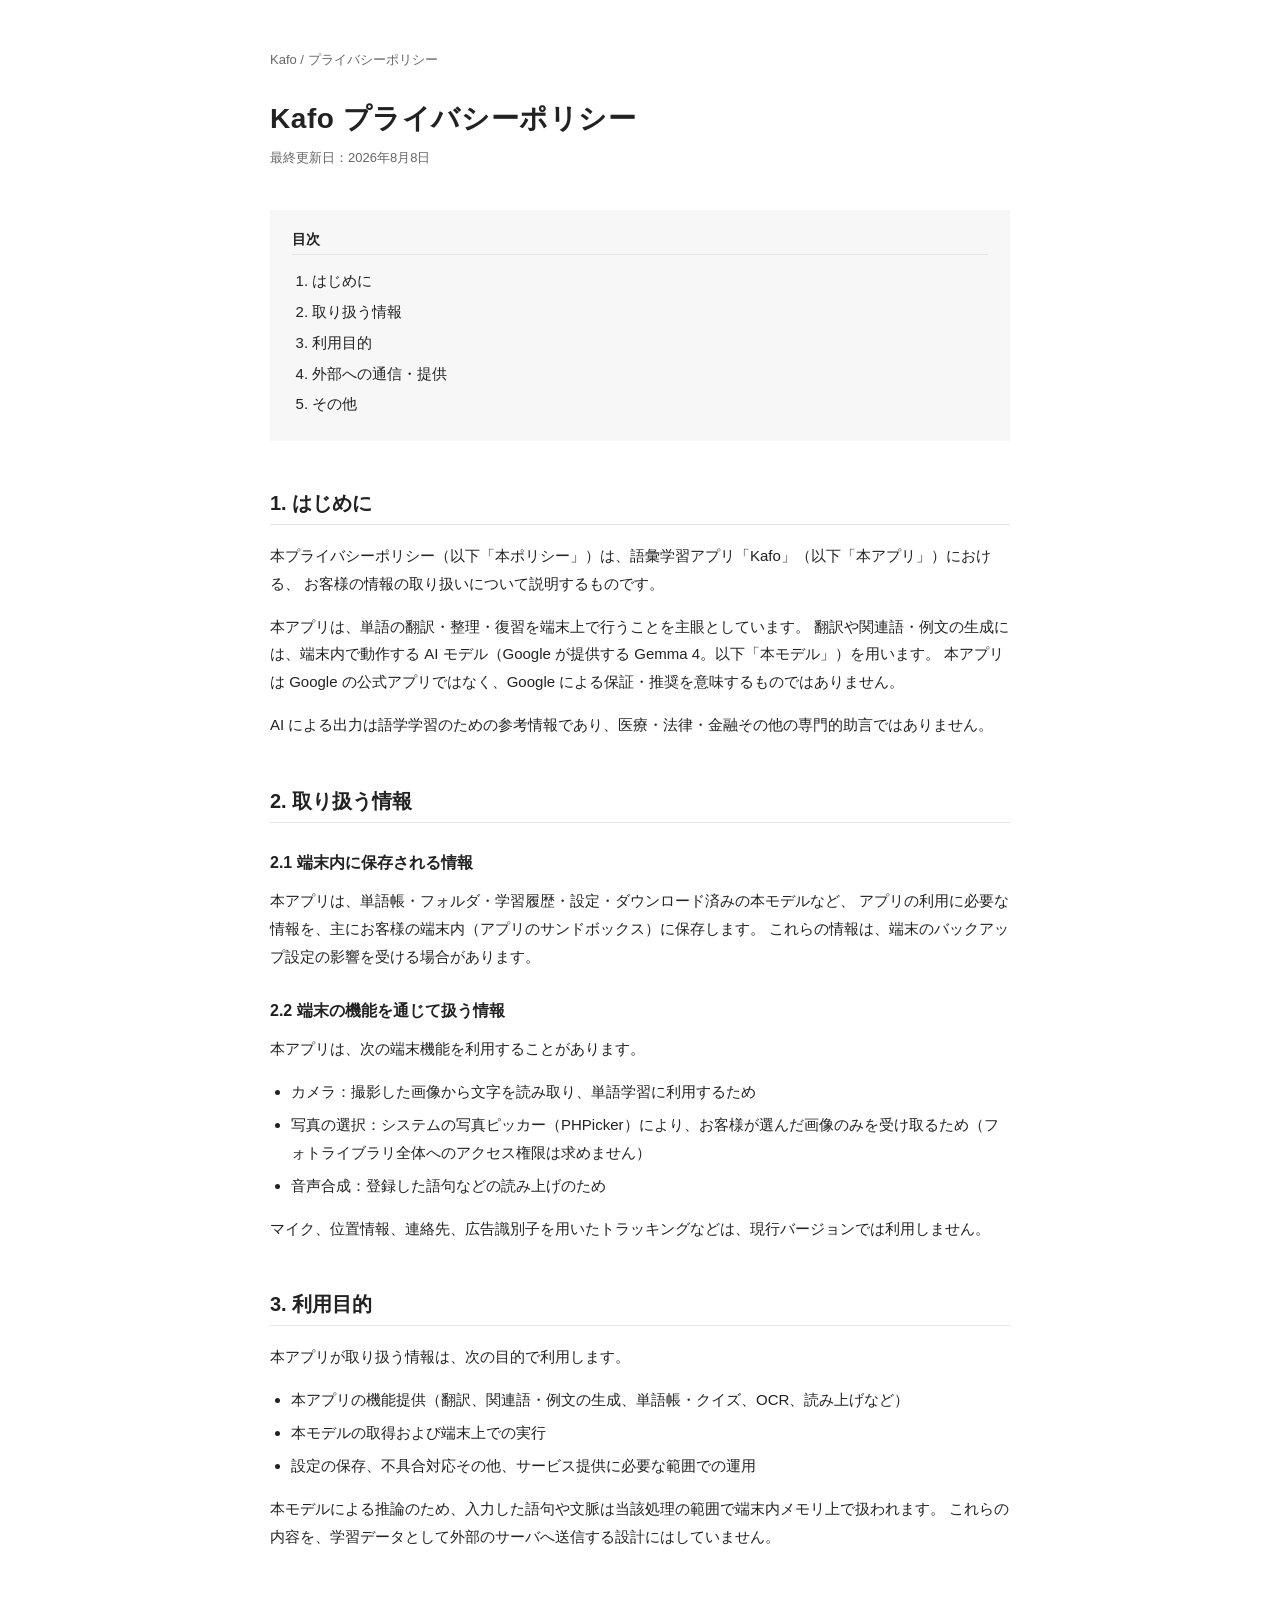
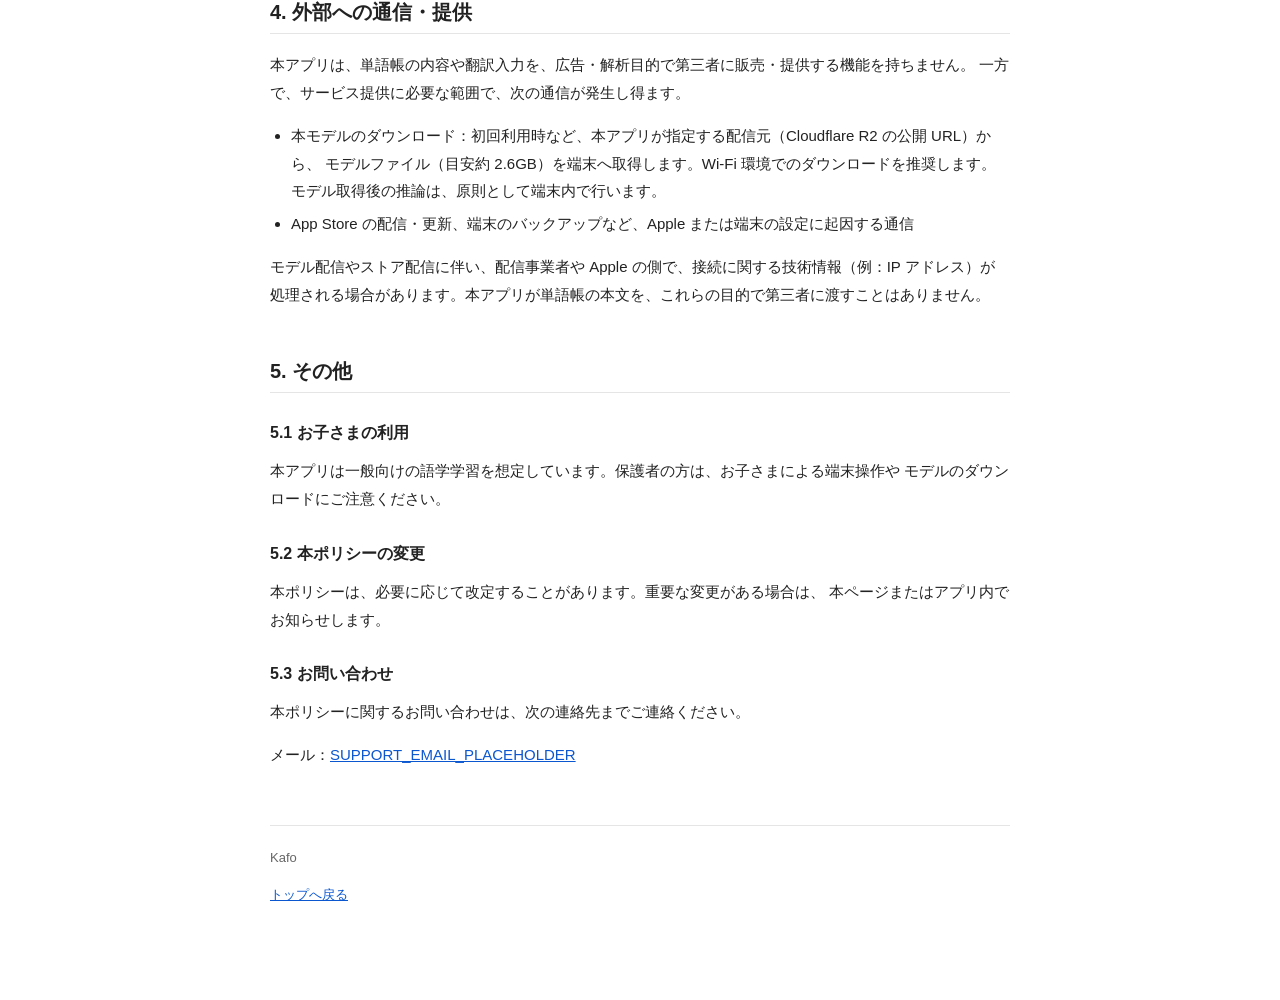
==== privacy-policy/index.html @ d751bf1c "first commit" ====
<!DOCTYPE html>
<html lang="ja">
<head>
  <meta charset="utf-8">
  <meta name="viewport" content="width=device-width, initial-scale=1">
  <title>Kafo プライバシーポリシー</title>
  <meta name="description" content="語彙学習アプリ Kafo のプライバシーポリシー">
  <link rel="canonical" href="https://pub-f2860dd538534730bc202f9a9bb860df.r2.dev/privacy-policy.html">
  <style>
    body {
      margin: 0;
      color: #222;
      background: #fff;
      font-family: "Hiragino Sans", "Hiragino Kaku Gothic ProN", "Noto Sans JP",
        -apple-system, BlinkMacSystemFont, "Segoe UI", sans-serif;
      font-size: 15px;
      line-height: 1.85;
      -webkit-text-size-adjust: 100%;
    }
    a { color: #0b57d0; }
    .page {
      max-width: 740px;
      margin: 0 auto;
      padding: 48px 20px 80px;
    }
    .crumb {
      margin: 0 0 28px;
      font-size: 13px;
      color: #666;
    }
    .crumb a {
      color: #666;
      text-decoration: none;
    }
    .crumb a:hover { text-decoration: underline; }
    h1 {
      margin: 0 0 8px;
      font-size: 28px;
      font-weight: 700;
      line-height: 1.35;
      letter-spacing: 0.02em;
    }
    .updated {
      margin: 0 0 40px;
      color: #666;
      font-size: 13px;
    }
    nav.index {
      margin: 0 0 48px;
      padding: 20px 22px;
      background: #f7f7f7;
    }
    nav.index h2 {
      margin: 0 0 12px;
      font-size: 14px;
      font-weight: 700;
    }
    nav.index ol {
      margin: 0;
      padding-left: 1.35em;
    }
    nav.index li { margin: 0.2em 0; }
    nav.index a {
      color: #222;
      text-decoration: none;
    }
    nav.index a:hover { text-decoration: underline; }
    h2 {
      margin: 2.4em 0 0.85em;
      padding-bottom: 0.35em;
      border-bottom: 1px solid #e5e5e5;
      font-size: 20px;
      font-weight: 700;
      line-height: 1.4;
    }
    h3 {
      margin: 1.6em 0 0.6em;
      font-size: 16px;
      font-weight: 700;
    }
    p { margin: 0 0 1em; }
    ul {
      margin: 0 0 1em;
      padding-left: 1.4em;
    }
    li + li { margin-top: 0.35em; }
    footer {
      margin-top: 56px;
      padding-top: 20px;
      border-top: 1px solid #e5e5e5;
      color: #666;
      font-size: 13px;
    }
  </style>
</head>
<body>
  <article class="page">
    <p class="crumb"><a href="../">Kafo</a> / プライバシーポリシー</p>

    <h1>Kafo プライバシーポリシー</h1>
    <p class="updated">最終更新日：2026年8月8日</p>

    <nav class="index" aria-label="目次">
      <h2>目次</h2>
      <ol>
        <li><a href="#intro">はじめに</a></li>
        <li><a href="#data">取り扱う情報</a></li>
        <li><a href="#purpose">利用目的</a></li>
        <li><a href="#network">外部への通信・提供</a></li>
        <li><a href="#other">その他</a></li>
      </ol>
    </nav>

    <h2 id="intro">1. はじめに</h2>
    <p>
      本プライバシーポリシー（以下「本ポリシー」）は、語彙学習アプリ「Kafo」（以下「本アプリ」）における、
      お客様の情報の取り扱いについて説明するものです。
    </p>
    <p>
      本アプリは、単語の翻訳・整理・復習を端末上で行うことを主眼としています。
      翻訳や関連語・例文の生成には、端末内で動作する AI モデル（Google が提供する Gemma 4。以下「本モデル」）を用います。
      本アプリは Google の公式アプリではなく、Google による保証・推奨を意味するものではありません。
    </p>
    <p>
      AI による出力は語学学習のための参考情報であり、医療・法律・金融その他の専門的助言ではありません。
    </p>

    <h2 id="data">2. 取り扱う情報</h2>
    <h3>2.1 端末内に保存される情報</h3>
    <p>
      本アプリは、単語帳・フォルダ・学習履歴・設定・ダウンロード済みの本モデルなど、
      アプリの利用に必要な情報を、主にお客様の端末内（アプリのサンドボックス）に保存します。
      これらの情報は、端末のバックアップ設定の影響を受ける場合があります。
    </p>
    <h3>2.2 端末の機能を通じて扱う情報</h3>
    <p>本アプリは、次の端末機能を利用することがあります。</p>
    <ul>
      <li>カメラ：撮影した画像から文字を読み取り、単語学習に利用するため</li>
      <li>写真の選択：システムの写真ピッカー（PHPicker）により、お客様が選んだ画像のみを受け取るため（フォトライブラリ全体へのアクセス権限は求めません）</li>
      <li>音声合成：登録した語句などの読み上げのため</li>
    </ul>
    <p>
      マイク、位置情報、連絡先、広告識別子を用いたトラッキングなどは、現行バージョンでは利用しません。
    </p>

    <h2 id="purpose">3. 利用目的</h2>
    <p>本アプリが取り扱う情報は、次の目的で利用します。</p>
    <ul>
      <li>本アプリの機能提供（翻訳、関連語・例文の生成、単語帳・クイズ、OCR、読み上げなど）</li>
      <li>本モデルの取得および端末上での実行</li>
      <li>設定の保存、不具合対応その他、サービス提供に必要な範囲での運用</li>
    </ul>
    <p>
      本モデルによる推論のため、入力した語句や文脈は当該処理の範囲で端末内メモリ上で扱われます。
      これらの内容を、学習データとして外部のサーバへ送信する設計にはしていません。
    </p>

    <h2 id="network">4. 外部への通信・提供</h2>
    <p>
      本アプリは、単語帳の内容や翻訳入力を、広告・解析目的で第三者に販売・提供する機能を持ちません。
      一方で、サービス提供に必要な範囲で、次の通信が発生し得ます。
    </p>
    <ul>
      <li>
        本モデルのダウンロード：初回利用時など、本アプリが指定する配信元（Cloudflare R2 の公開 URL）から、
        モデルファイル（目安約 2.6GB）を端末へ取得します。Wi‑Fi 環境でのダウンロードを推奨します。
        モデル取得後の推論は、原則として端末内で行います。
      </li>
      <li>
        App Store の配信・更新、端末のバックアップなど、Apple または端末の設定に起因する通信
      </li>
    </ul>
    <p>
      モデル配信やストア配信に伴い、配信事業者や Apple の側で、接続に関する技術情報（例：IP アドレス）が
      処理される場合があります。本アプリが単語帳の本文を、これらの目的で第三者に渡すことはありません。
    </p>

    <h2 id="other">5. その他</h2>
    <h3>5.1 お子さまの利用</h3>
    <p>
      本アプリは一般向けの語学学習を想定しています。保護者の方は、お子さまによる端末操作や
      モデルのダウンロードにご注意ください。
    </p>
    <h3>5.2 本ポリシーの変更</h3>
    <p>
      本ポリシーは、必要に応じて改定することがあります。重要な変更がある場合は、
      本ページまたはアプリ内でお知らせします。
    </p>
    <h3>5.3 お問い合わせ</h3>
    <p>本ポリシーに関するお問い合わせは、次の連絡先までご連絡ください。</p>
    <!-- 公開前に実メールへ差し替え -->
    <p>メール：<a href="mailto:SUPPORT_EMAIL_PLACEHOLDER">SUPPORT_EMAIL_PLACEHOLDER</a></p>

    <footer>
      <p>Kafo</p>
      <p><a href="../">トップへ戻る</a></p>
    </footer>
  </article>
</body>
</html>
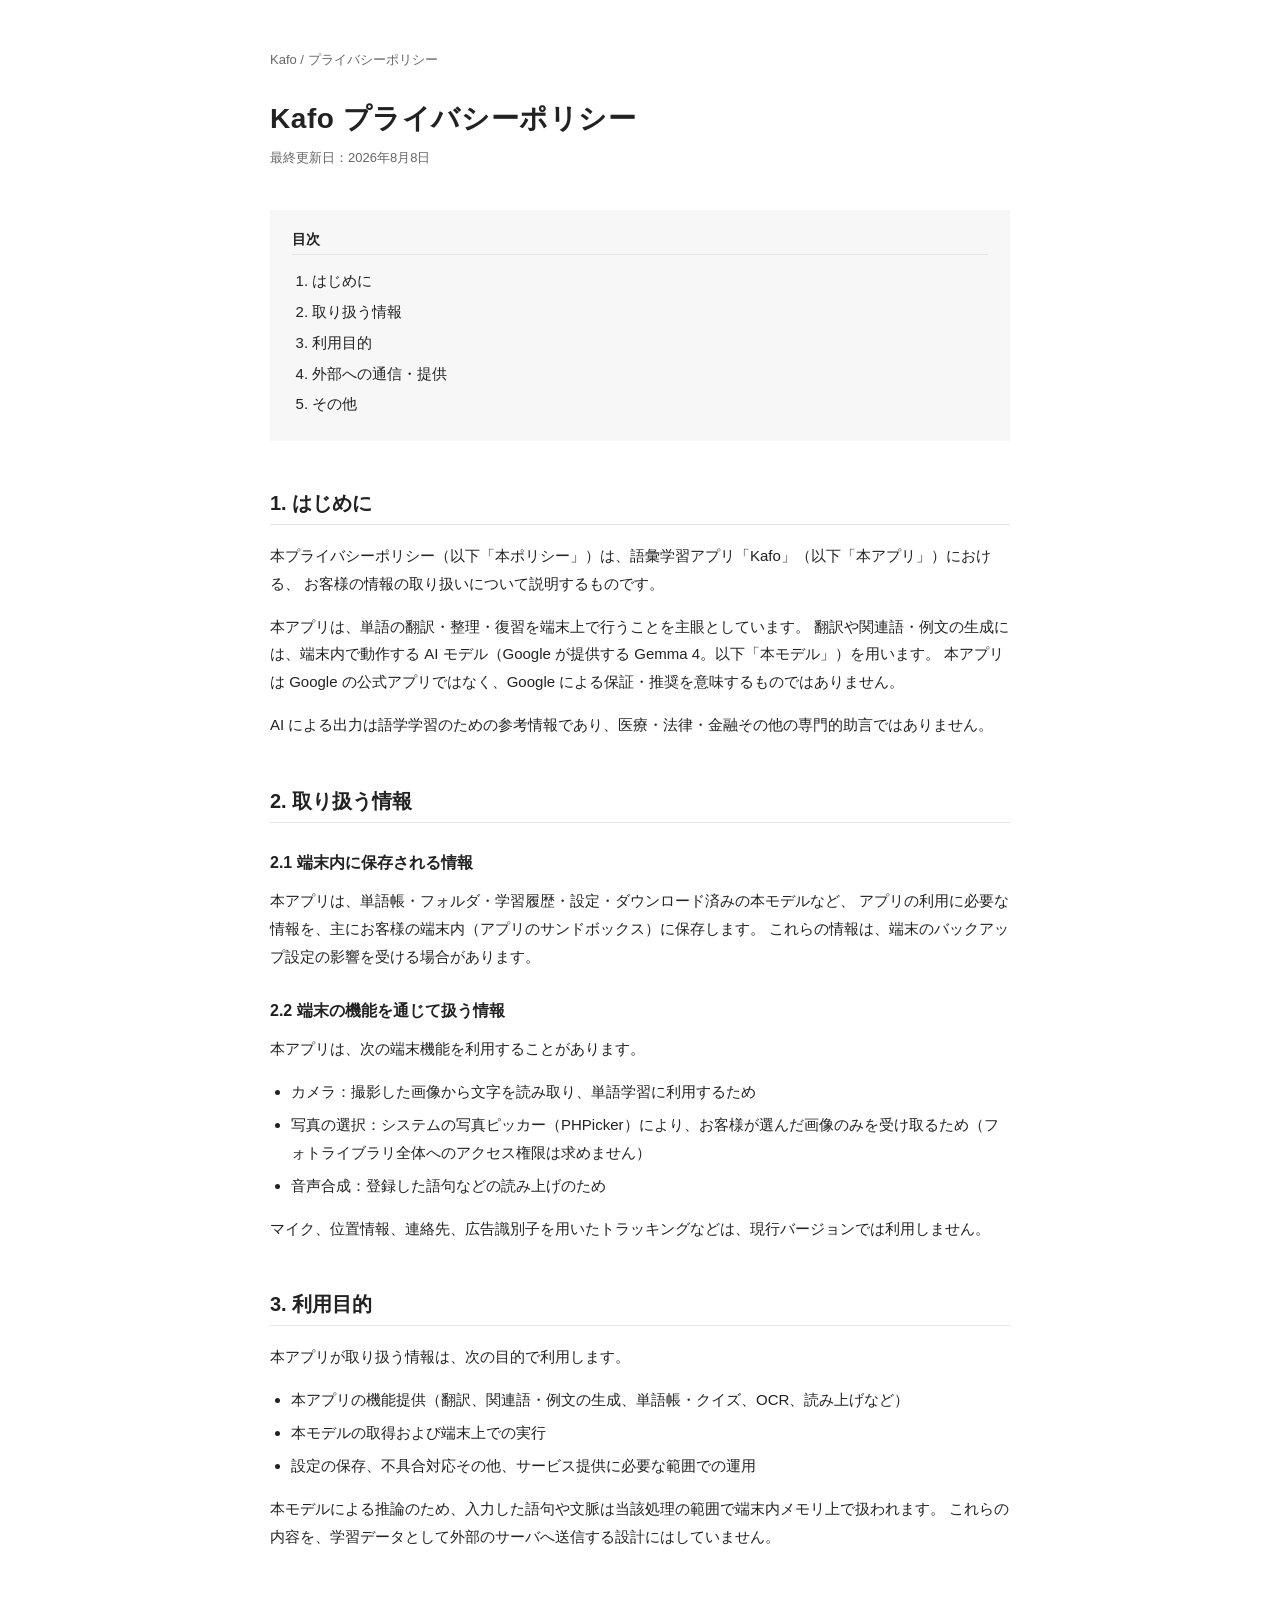
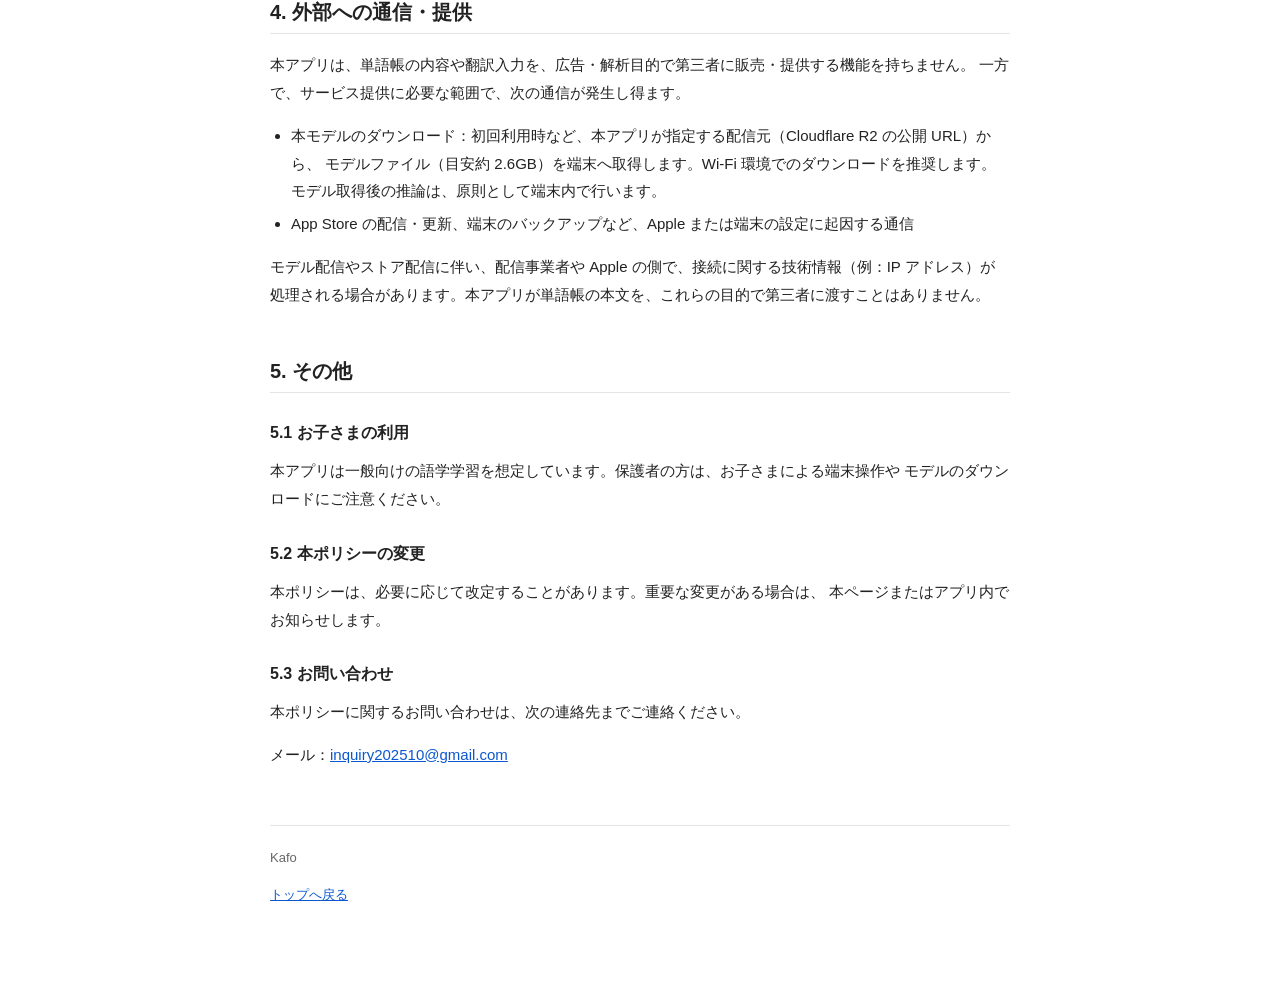
==== commit 9a418fa2: "mail" ====
--- a/privacy-policy/index.html
+++ b/privacy-policy/index.html
@@ -5,7 +5,8 @@
   <meta name="viewport" content="width=device-width, initial-scale=1">
   <title>Kafo プライバシーポリシー</title>
   <meta name="description" content="語彙学習アプリ Kafo のプライバシーポリシー">
-  <link rel="canonical" href="https://pub-f2860dd538534730bc202f9a9bb860df.r2.dev/privacy-policy.html">
+  <link rel="canonical" href="https://devcat202510-gitty.github.io/kafo-legal/privacy-policy/">
+  <link rel="icon" href="../assets/img/favicon.png" type="image/png">
   <style>
     body {
       margin: 0;
@@ -95,7 +96,7 @@
 </head>
 <body>
   <article class="page">
-    <p class="crumb"><a href="../">Kafo</a> / プライバシーポリシー</p>
+    <p class="crumb"><a href="../index.html">Kafo</a> / プライバシーポリシー</p>
 
     <h1>Kafo プライバシーポリシー</h1>
     <p class="updated">最終更新日：2026年8月8日</p>
@@ -189,11 +190,11 @@
     <h3>5.3 お問い合わせ</h3>
     <p>本ポリシーに関するお問い合わせは、次の連絡先までご連絡ください。</p>
     <!-- 公開前に実メールへ差し替え -->
-    <p>メール：<a href="mailto:SUPPORT_EMAIL_PLACEHOLDER">SUPPORT_EMAIL_PLACEHOLDER</a></p>
+    <p>メール：<a href="mailto:inquiry202510@gmail.com">inquiry202510@gmail.com</a></p>
 
     <footer>
       <p>Kafo</p>
-      <p><a href="../">トップへ戻る</a></p>
+      <p><a href="../index.html">トップへ戻る</a></p>
     </footer>
   </article>
 </body>
